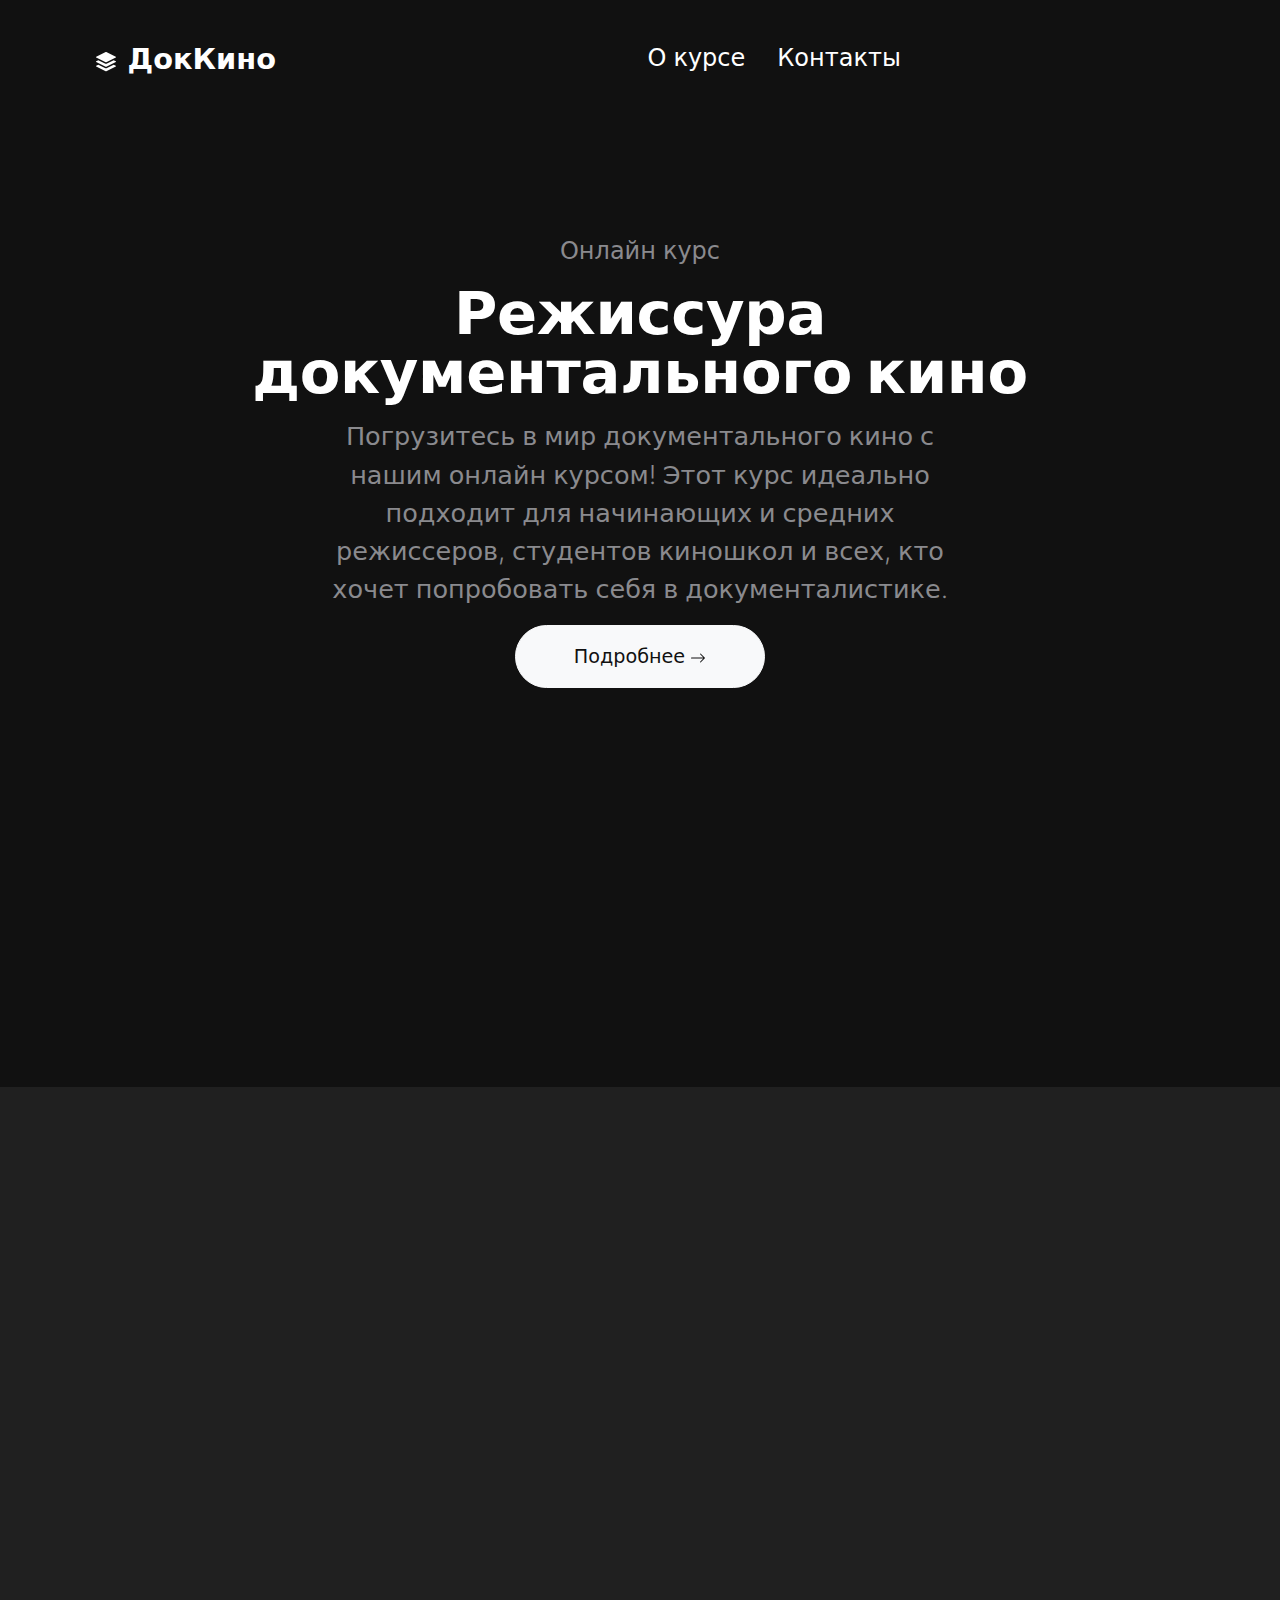
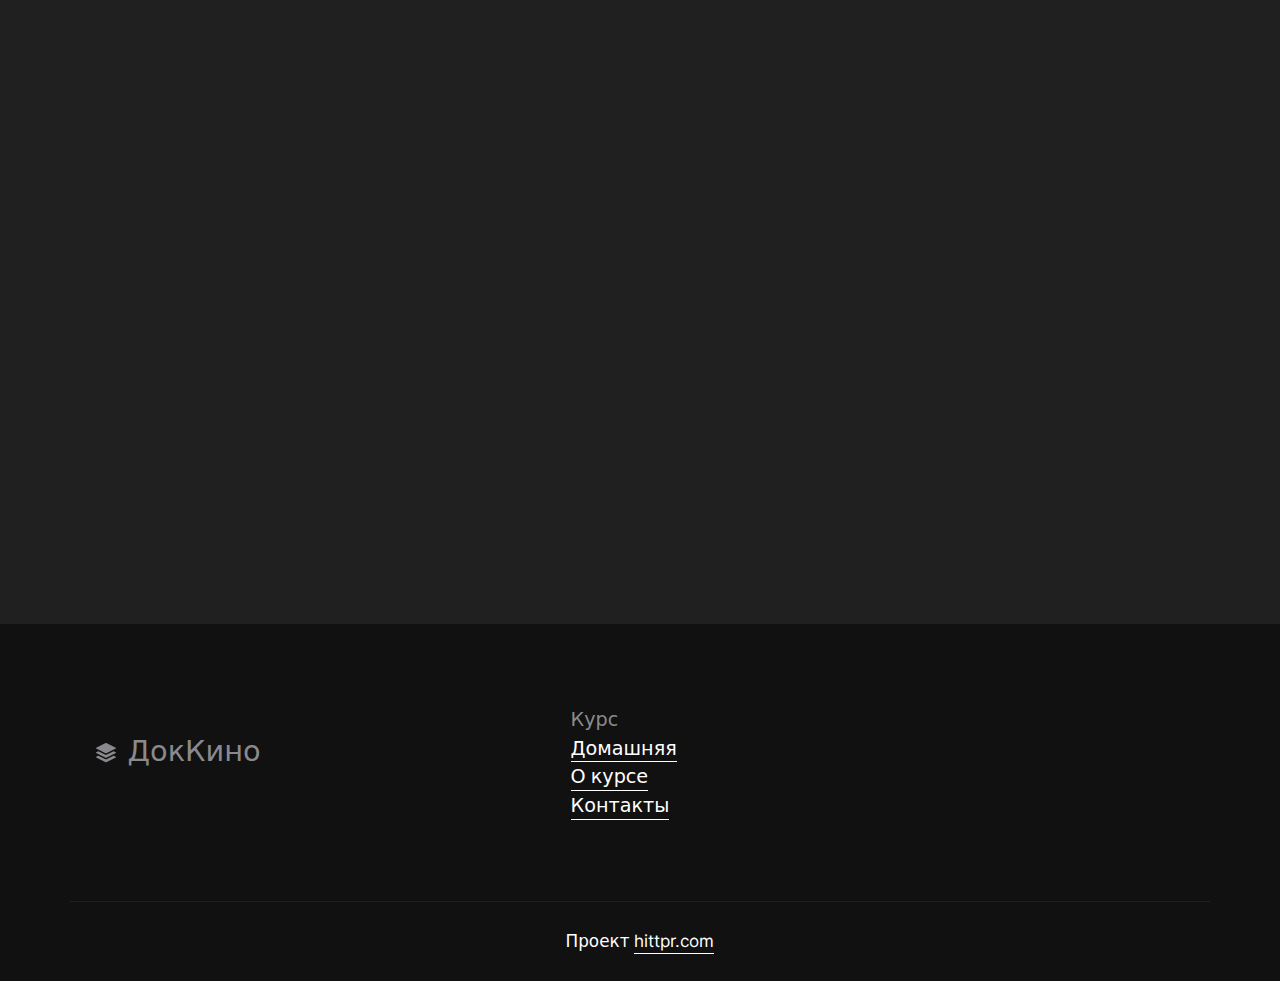
==== index.html @ 5968326b "feat: v0.0.1" ====
<!DOCTYPE html>
<html class="h-100" lang="en">
  <head>
    <meta charset="utf-8" />
    <meta
      name="viewport"
      content="width=device-width,initial-scale=1,shrink-to-fit=no"
    />
    <meta name="description" content="Online Course: Directing a Documentary" />
    <link
      rel="apple-touch-icon"
      sizes="180x180"
      href="img/apple-touch-icon.png"
    />
    <link
      rel="icon"
      type="image/png"
      sizes="32x32"
      href="img/favicon-32x32.png"
    />
    <link
      rel="icon"
      type="image/png"
      sizes="16x16"
      href="img/favicon-16x16.png"
    />
    <link rel="icon" type="image/png" sizes="96x96" href="img/favicon.png" />
    <meta name="author" content="HITTPR" />
    <meta name="generator" content="Eleventy v2.0.1" />
    <meta name="HandheldFriendly" content="true" />
    <title>Online Course: Directing a Documentary</title>
    <link rel="stylesheet" href="css/theme.min.css" />
    <link rel="stylesheet" href="css/custom.css" />

    <style>
      /* inter-300 - latin */
      @font-face {
        font-family: 'Inter';
        font-style: normal;
        font-weight: 300;
        font-display: swap;
        src: local(''), url('fonts/inter-v12-latin-300.woff2') format('woff2'),
          /* Chrome 26+, Opera 23+, Firefox 39+ */
            url('fonts/inter-v12-latin-300.woff') format('woff'); /* Chrome 6+, Firefox 3.6+, IE 9+, Safari 5.1+ */
      }

      /* inter-400 - latin */
      @font-face {
        font-family: 'Inter';
        font-style: normal;
        font-weight: 400;
        font-display: swap;
        src: local(''),
          url('fonts/inter-v12-latin-regular.woff2') format('woff2'),
          /* Chrome 26+, Opera 23+, Firefox 39+ */
            url('fonts/inter-v12-latin-regular.woff') format('woff'); /* Chrome 6+, Firefox 3.6+, IE 9+, Safari 5.1+ */
      }

      @font-face {
        font-family: 'Inter';
        font-style: normal;
        font-weight: 500;
        font-display: swap;
        src: local(''), url('fonts/inter-v12-latin-500.woff2') format('woff2'),
          /* Chrome 26+, Opera 23+, Firefox 39+ */
            url('fonts/inter-v12-latin-500.woff') format('woff'); /* Chrome 6+, Firefox 3.6+, IE 9+, Safari 5.1+ */
      }
      @font-face {
        font-family: 'Inter';
        font-style: normal;
        font-weight: 700;
        font-display: swap;
        src: local(''), url('fonts/inter-v12-latin-700.woff2') format('woff2'),
          /* Chrome 26+, Opera 23+, Firefox 39+ */
            url('fonts/inter-v12-latin-700.woff') format('woff'); /* Chrome 6+, Firefox 3.6+, IE 9+, Safari 5.1+ */
      }
    </style>
  </head>

  <body
    class="bg-black text-white mt-0"
    data-bs-spy="scroll"
    data-bs-target="#navScroll"
  >
    <nav
      id="navScroll"
      class="navbar navbar-dark bg-black fixed-top px-vw-5"
      tabindex="0"
    >
      <div class="container">
        <a
          class="navbar-brand pe-md-4 fs-4 col-12 col-md-auto text-center"
          href="/"
        >
          <svg
            xmlns="http://www.w3.org/2000/svg"
            width="20"
            height="20"
            fill="currentColor"
            class="bi bi-stack"
            viewBox="0 0 16 16"
          >
            <path
              d="m14.12 10.163 1.715.858c.22.11.22.424 0 .534L8.267 15.34a.598.598 0 0 1-.534 0L.165 11.555a.299.299 0 0 1 0-.534l1.716-.858 5.317 2.659c.505.252 1.1.252 1.604 0l5.317-2.66zM7.733.063a.598.598 0 0 1 .534 0l7.568 3.784a.3.3 0 0 1 0 .535L8.267 8.165a.598.598 0 0 1-.534 0L.165 4.382a.299.299 0 0 1 0-.535L7.733.063z"
            />
            <path
              d="m14.12 6.576 1.715.858c.22.11.22.424 0 .534l-7.568 3.784a.598.598 0 0 1-.534 0L.165 7.968a.299.299 0 0 1 0-.534l1.716-.858 5.317 2.659c.505.252 1.1.252 1.604 0l5.317-2.659z"
            />
          </svg>
          <span class="ms-md-1 mt-1 fw-bolder me-md-5">ДокКино</span>
        </a>

        <ul
          class="navbar-nav mx-auto mb-2 mb-lg-0 list-group list-group-horizontal"
        >
          <li class="nav-item">
            <a class="nav-link fs-5" href="/about" aria-label="About">
              О курсе
            </a>
          </li>
          <li class="nav-item">
            <a class="nav-link fs-5" href="/contact" aria-label="Contacts">
              Контакты
            </a>
          </li>
        </ul>
        <a
          href="/contact"
          aria-label="Contacts"
          class="hidden btn btn-outline-light"
        >
          <small>Контакты</small>
        </a>
      </div>
    </nav>

    <main>
      <div
        class="w-100 overflow-hidden position-relative bg-black text-white"
        data-aos="fade"
      >
        <div
          class="position-absolute w-100 h-100 bg-black opacity-75 top-0 start-0"
        ></div>
        <div
          class="container py-vh-4 position-relative mt-5 px-vw-5 text-center"
        >
          <div
            class="row d-flex align-items-center justify-content-center py-vh-5"
          >
            <div class="col-12 col-xl-10">
              <span class="h5 text-secondary fw-lighter">Онлайн курс</span>
              <h1 class="display-huge mt-3 mb-3 lh-1">
                Режиссура документального кино
              </h1>
            </div>
            <div class="col-12 col-xl-8">
              <p class="lead text-secondary">
                Погрузитесь в мир документального кино с нашим онлайн курсом!
                Этот курс идеально подходит для начинающих и средних режиссеров,
                студентов киношкол и всех, кто хочет попробовать себя в
                документалистике.
              </p>
            </div>
            <div class="col-12 text-center">
              <a href="/about" class="btn btn-xl btn-light"
                >Подробнее
                <svg
                  xmlns="http://www.w3.org/2000/svg"
                  width="16"
                  height="16"
                  fill="currentColor"
                  class="bi bi-arrow-right"
                  viewBox="0 0 16 16"
                >
                  <path
                    fill-rule="evenodd"
                    d="M1 8a.5.5 0 0 1 .5-.5h11.793l-3.147-3.146a.5.5 0 0 1 .708-.708l4 4a.5.5 0 0 1 0 .708l-4 4a.5.5 0 0 1-.708-.708L13.293 8.5H1.5A.5.5 0 0 1 1 8z"
                  />
                </svg>
              </a>
            </div>
          </div>
        </div>
      </div>

      <div
        class="w-100 position-relative bg-black text-white bg-cover d-flex align-items-center"
      >
        <div class="container-fluid px-vw-5">
          <div
            class="position-absolute w-100 h-50 bg-dark bottom-0 start-0"
          ></div>
          <div
            class="row d-flex align-items-center position-relative justify-content-center px-0 g-5"
          >
            <div class="col-12 col-lg-6">
              <img
                src="img/webp/abstract18.webp"
                width="2280"
                height="1732"
                alt="abstract image"
                class="img-fluid position-relative rounded-5 shadow"
                data-aos="fade-up"
              />
            </div>
            <div class="col-12 col-md-6 col-lg-3">
              <img
                src="img/webp/abstract6.webp"
                width="1116"
                height="1578"
                alt="abstract image"
                class="img-fluid position-relative rounded-5 shadow"
                data-aos="fade-up"
                data-aos-duration="2000"
              />
            </div>
            <div class="col-12 col-md-6 col-lg-3">
              <img
                src="img/webp/abstract9.webp"
                width="1116"
                height="848"
                alt="abstract image"
                class="img-fluid position-relative rounded-5 shadow"
                data-aos="fade-up"
                data-aos-duration="3000"
              />
            </div>
          </div>
        </div>
      </div>

      <div class="bg-dark">
        <div class="container px-vw-5 py-vh-5">
          <div class="row d-flex align-items-center">
            <div class="col-12 col-lg-7 text-lg-end" data-aos="fade-right">
              <span class="h5 text-secondary fw-lighter">О курсе</span>
              <h2 class="display-4">
                Вас ждет 10 модулей, которые охватывают все этапы создания
                документального фильма: от разработки идеи до продвижения
                готового проекта на фестивалях.
              </h2>
            </div>
            <div class="col-12 col-lg-5" data-aos="fade-left">
              <h3 class="pt-5">От идеи до продвижения!</h3>
              <p class="text-secondary">
                Наш курс поможет вам овладеть всеми этапами: от идеи до
                продвижения! Подходит для всех, кто мечтает стать
                режиссером-документалистом.

                <br />
                <a href="/about" class="link-fancy link-fancy-light me-2"
                  >Подробнее</a
                >
                <svg
                  xmlns="http://www.w3.org/2000/svg"
                  width="24"
                  height="24"
                  fill="currentColor"
                  class="bi bi-arrow-right-circle"
                  viewBox="0 0 16 16"
                >
                  <path
                    fill-rule="evenodd"
                    d="M1 8a7 7 0 1 0 14 0A7 7 0 0 0 1 8zm15 0A8 8 0 1 1 0 8a8 8 0 0 1 16 0zM4.5 7.5a.5.5 0 0 0 0 1h5.793l-2.147 2.146a.5.5 0 0 0 .708.708l3-3a.5.5 0 0 0 0-.708l-3-3a.5.5 0 1 0-.708.708L10.293 7.5H4.5z"
                  />
                </svg>
              </p>
              <h3 class="border-top border-secondary pt-5 mt-5">
                Ваш первый фильм
              </h3>
              <p class="text-secondary">
                Присоединяйтесь и создайте свой первый короткометражный
                документальный фильм под руководством опытных профессионалов!<br />
                <a href="/contact" class="link-fancy link-fancy-light me-2"
                  >Контакты</a
                >
                <svg
                  xmlns="http://www.w3.org/2000/svg"
                  width="24"
                  height="24"
                  fill="currentColor"
                  class="bi bi-arrow-right-circle"
                  viewBox="0 0 16 16"
                >
                  <path
                    fill-rule="evenodd"
                    d="M1 8a7 7 0 1 0 14 0A7 7 0 0 0 1 8zm15 0A8 8 0 1 1 0 8a8 8 0 0 1 16 0zM4.5 7.5a.5.5 0 0 0 0 1h5.793l-2.147 2.146a.5.5 0 0 0 .708.708l3-3a.5.5 0 0 0 0-.708l-3-3a.5.5 0 1 0-.708.708L10.293 7.5H4.5z"
                  />
                </svg>
              </p>
            </div>
          </div>
        </div>
      </div>
    </main>

    <footer class="bg-black border-top border-dark">
      <div class="container py-vh-4 text-secondary fw-lighter">
        <div class="row">
          <div class="col-12 col-lg-5 py-4 text-center text-lg-start">
            <a
              class="navbar-brand pe-md-4 fs-4 col-12 col-md-auto text-center"
              href="/"
            >
              <svg
                xmlns="http://www.w3.org/2000/svg"
                width="20"
                height="20"
                fill="currentColor"
                class="bi bi-stack"
                viewBox="0 0 16 16"
              >
                <path
                  d="m14.12 10.163 1.715.858c.22.11.22.424 0 .534L8.267 15.34a.598.598 0 0 1-.534 0L.165 11.555a.299.299 0 0 1 0-.534l1.716-.858 5.317 2.659c.505.252 1.1.252 1.604 0l5.317-2.66zM7.733.063a.598.598 0 0 1 .534 0l7.568 3.784a.3.3 0 0 1 0 .535L8.267 8.165a.598.598 0 0 1-.534 0L.165 4.382a.299.299 0 0 1 0-.535L7.733.063z"
                />
                <path
                  d="m14.12 6.576 1.715.858c.22.11.22.424 0 .534l-7.568 3.784a.598.598 0 0 1-.534 0L.165 7.968a.299.299 0 0 1 0-.534l1.716-.858 5.317 2.659c.505.252 1.1.252 1.604 0l5.317-2.659z"
                />
              </svg>
              <span class="ms-md-1 mt-1 fw-bolder me-md-5">ДокКино</span>
            </a>
          </div>
          <div class="col">
            <span class="h6">Курс</span>
            <ul class="nav flex-column">
              <li class="nav-item">
                <a href="/" class="link-fancy link-fancy-light">Домашняя</a>
              </li>
              <li class="nav-item">
                <a href="/about" class="link-fancy link-fancy-light">О курсе</a>
              </li>
              <li class="nav-item">
                <a href="/contact" class="link-fancy link-fancy-light"
                  >Контакты</a
                >
              </li>
            </ul>
          </div>
        </div>
      </div>
      <div class="container text-center small py-vh-2 border-top border-dark">
        Проект
        <a
          href="https://hittpr.com"
          class="link-fancy link-fancy-light"
          target="_blank"
          rel="noopener noreferrer"
          >hittpr.com</a
        >
      </div>
    </footer>

    <script src="js/bootstrap.bundle.min.js"></script>
    <script src="js/aos.js"></script>
    <script>
      AOS.init({
        duration: 800, // values from 0 to 3000, with step 50ms
      });
    </script>
    <script>
      let scrollpos = window.scrollY;
      const header = document.querySelector('.navbar');
      const header_height = header.offsetHeight;

      const add_class_on_scroll = () =>
        header.classList.add('scrolled', 'shadow-sm');
      const remove_class_on_scroll = () =>
        header.classList.remove('scrolled', 'shadow-sm');

      window.addEventListener('scroll', function () {
        scrollpos = window.scrollY;

        if (scrollpos >= header_height) {
          add_class_on_scroll();
        } else {
          remove_class_on_scroll();
        }

        console.log(scrollpos);
      });
    </script>
  </body>
</html>
---- css/theme.min.css ----
@charset "UTF-8";/*!
 * Bootstrap  v5.3.0-alpha3 (https://getbootstrap.com/)
 * Copyright 2011-2023 The Bootstrap Authors
 * Licensed under MIT (https://github.com/twbs/bootstrap/blob/main/LICENSE)
 */:root{--bs-blue:#1717e5;--bs-indigo:#6610f2;--bs-purple:#6f42c1;--bs-pink:#d63384;--bs-red:#dc3545;--bs-orange:#fd7e14;--bs-yellow:#ffc107;--bs-green:#198754;--bs-teal:#20c997;--bs-cyan:#0dcaf0;--bs-white:#fff;--bs-gray:#8a8a8e;--bs-gray-dark:#343a40;--bs-gray-100:#f8f9fa;--bs-gray-200:#e9ecef;--bs-gray-300:#dee2e6;--bs-gray-400:#ced4da;--bs-gray-500:#adb5bd;--bs-gray-600:#8a8a8e;--bs-gray-700:#495057;--bs-gray-800:#343a40;--bs-gray-900:#202020;--bs-primary:#1717e5;--bs-secondary:#8a8a8e;--bs-success:#198754;--bs-info:#0dcaf0;--bs-warning:#ffc107;--bs-danger:#dc3545;--bs-light:#f8f9fa;--bs-dark:#202020;--bs-primary-rgb:23,23,229;--bs-secondary-rgb:138,138,142;--bs-success-rgb:25,135,84;--bs-info-rgb:13,202,240;--bs-warning-rgb:255,193,7;--bs-danger-rgb:220,53,69;--bs-light-rgb:248,249,250;--bs-dark-rgb:32,32,32;--bs-primary-text-emphasis:#09095c;--bs-secondary-text-emphasis:#373739;--bs-success-text-emphasis:#0a3622;--bs-info-text-emphasis:#055160;--bs-warning-text-emphasis:#664d03;--bs-danger-text-emphasis:#58151c;--bs-light-text-emphasis:#495057;--bs-dark-text-emphasis:#495057;--bs-primary-bg-subtle:#d1d1fa;--bs-secondary-bg-subtle:#e8e8e8;--bs-success-bg-subtle:#d1e7dd;--bs-info-bg-subtle:#cff4fc;--bs-warning-bg-subtle:#fff3cd;--bs-danger-bg-subtle:#f8d7da;--bs-light-bg-subtle:#fcfcfd;--bs-dark-bg-subtle:#ced4da;--bs-primary-border-subtle:#a2a2f5;--bs-secondary-border-subtle:#d0d0d2;--bs-success-border-subtle:#a3cfbb;--bs-info-border-subtle:#9eeaf9;--bs-warning-border-subtle:#ffe69c;--bs-danger-border-subtle:#f1aeb5;--bs-light-border-subtle:#e9ecef;--bs-dark-border-subtle:#adb5bd;--bs-white-rgb:255,255,255;--bs-black-rgb:17,17,17;--bs-font-sans-serif:"Inter",system-ui,-apple-system,"Segoe UI",Roboto,"Helvetica Neue",Arial,"Noto Sans",sans-serif,"Apple Color Emoji","Segoe UI Emoji","Segoe UI Symbol","Noto Color Emoji";--bs-font-monospace:SFMono-Regular,Menlo,Monaco,Consolas,"Liberation Mono","Courier New",monospace;--bs-gradient:linear-gradient(180deg, rgba(255, 255, 255, 0.15), rgba(255, 255, 255, 0));--bs-body-font-family:var(--bs-font-sans-serif);--bs-body-font-size:1.2rem;--bs-body-font-weight:400;--bs-body-line-height:1.5;--bs-body-color:#202020;--bs-body-color-rgb:32,32,32;--bs-body-bg:#fff;--bs-body-bg-rgb:255,255,255;--bs-emphasis-color:#111;--bs-emphasis-color-rgb:17,17,17;--bs-secondary-color:rgba(32, 32, 32, 0.75);--bs-secondary-color-rgb:32,32,32;--bs-secondary-bg:#e9ecef;--bs-secondary-bg-rgb:233,236,239;--bs-tertiary-color:rgba(32, 32, 32, 0.5);--bs-tertiary-color-rgb:32,32,32;--bs-tertiary-bg:#f8f9fa;--bs-tertiary-bg-rgb:248,249,250;--bs-link-color:#1717e5;--bs-link-color-rgb:23,23,229;--bs-link-decoration:underline;--bs-link-hover-color:#1212b7;--bs-link-hover-color-rgb:18,18,183;--bs-code-color:#d63384;--bs-highlight-bg:#fff3cd;--bs-border-width:1px;--bs-border-style:solid;--bs-border-color:#dee2e6;--bs-border-color-translucent:rgba(17, 17, 17, 0.175);--bs-border-radius:0.375rem;--bs-border-radius-sm:0.25rem;--bs-border-radius-lg:0.5rem;--bs-border-radius-xl:1rem;--bs-border-radius-xxl:2rem;--bs-border-radius-2xl:var(--bs-border-radius-xxl);--bs-border-radius-pill:50rem;--bs-box-shadow:0 1rem 3rem rgba(17, 17, 17, 0.5);--bs-box-shadow-sm:0 1rem 1.5rem rgba(17, 17, 17, 0.25);--bs-box-shadow-lg:0 4rem 6rem rgba(17, 17, 17, 0.25);--bs-box-shadow-inset:inset 0 1px 2px rgba(17, 17, 17, 0.075);--bs-focus-ring-width:0.25rem;--bs-focus-ring-opacity:0.25;--bs-focus-ring-color:rgba(23, 23, 229, 0.25);--bs-form-valid-color:#198754;--bs-form-valid-border-color:#198754;--bs-form-invalid-color:#dc3545;--bs-form-invalid-border-color:#dc3545}*,::after,::before{box-sizing:border-box}@media (prefers-reduced-motion:no-preference){:root{scroll-behavior:smooth}}body{margin:0;font-family:var(--bs-body-font-family);font-size:var(--bs-body-font-size);font-weight:var(--bs-body-font-weight);line-height:var(--bs-body-line-height);color:var(--bs-body-color);text-align:var(--bs-body-text-align);background-color:var(--bs-body-bg);-webkit-text-size-adjust:100%;-webkit-tap-highlight-color:rgba(17,17,17,0)}.h1,.h2,.h3,.h4,.h5,.h6,h1,h2,h3,h4,h5,h6{margin-top:0;margin-bottom:.5rem;font-weight:500;line-height:1.2;color:var(--bs-heading-color,inherit)}.h1,h1{font-size:calc(1.425rem + 2.1vw)}@media (min-width:1200px){.h1,h1{font-size:3rem}}.h2,h2{font-size:calc(1.365rem + 1.38vw)}@media (min-width:1200px){.h2,h2{font-size:2.4rem}}.h3,h3{font-size:calc(1.335rem + 1.02vw)}@media (min-width:1200px){.h3,h3{font-size:2.1rem}}.h4,h4{font-size:calc(1.305rem + .66vw)}@media (min-width:1200px){.h4,h4{font-size:1.8rem}}.h5,h5{font-size:calc(1.275rem + .3vw)}@media (min-width:1200px){.h5,h5{font-size:1.5rem}}.h6,h6{font-size:1.2rem}p{margin-top:0;margin-bottom:1rem}address{margin-bottom:1rem;font-style:normal;line-height:inherit}ul{padding-left:2rem}ul{margin-top:0;margin-bottom:1rem}ul ul{margin-bottom:0}strong{font-weight:bolder}.small,small{font-size:.875em}a{color:rgba(var(--bs-link-color-rgb),var(--bs-link-opacity,1));text-decoration:underline}a:hover{--bs-link-color-rgb:var(--bs-link-hover-color-rgb)}a:not([href]):not([class]),a:not([href]):not([class]):hover{color:inherit;text-decoration:none}img,svg{vertical-align:middle}label{display:inline-block}button{border-radius:0}button:focus:not(:focus-visible){outline:0}button,input{margin:0;font-family:inherit;font-size:inherit;line-height:inherit}button{text-transform:none}[type=button],[type=submit],button{-webkit-appearance:button}[type=button]:not(:disabled),[type=submit]:not(:disabled),button:not(:disabled){cursor:pointer}::-moz-focus-inner{padding:0;border-style:none}::-webkit-datetime-edit-day-field,::-webkit-datetime-edit-fields-wrapper,::-webkit-datetime-edit-hour-field,::-webkit-datetime-edit-minute,::-webkit-datetime-edit-month-field,::-webkit-datetime-edit-text,::-webkit-datetime-edit-year-field{padding:0}::-webkit-inner-spin-button{height:auto}::-webkit-search-decoration{-webkit-appearance:none}::-webkit-color-swatch-wrapper{padding:0}::file-selector-button{font:inherit;-webkit-appearance:button}.lead{font-size:calc(1.2846rem + .4152vw);font-weight:300}@media (min-width:1200px){.lead{font-size:1.596rem}}.display-1{font-size:calc(1.625rem + 4.5vw);font-weight:300;line-height:1.2}@media (min-width:1200px){.display-1{font-size:5rem}}.display-4{font-size:calc(1.475rem + 2.7vw);font-weight:300;line-height:1.2}@media (min-width:1200px){.display-4{font-size:3.5rem}}.img-fluid{max-width:100%;height:auto}.container,.container-fluid{--bs-gutter-x:4vw;--bs-gutter-y:0;width:100%;padding-right:calc(var(--bs-gutter-x) * .5);padding-left:calc(var(--bs-gutter-x) * .5);margin-right:auto;margin-left:auto}@media (min-width:576px){.container{max-width:540px}}@media (min-width:768px){.container{max-width:720px}}@media (min-width:992px){.container{max-width:960px}}@media (min-width:1200px){.container{max-width:1140px}}@media (min-width:1680px){.container{max-width:1600px}}:root{--bs-breakpoint-xs:0;--bs-breakpoint-sm:576px;--bs-breakpoint-md:768px;--bs-breakpoint-lg:992px;--bs-breakpoint-xl:1200px;--bs-breakpoint-xxl:1680px}.row{--bs-gutter-x:4vw;--bs-gutter-y:0;display:flex;flex-wrap:wrap;margin-top:calc(-1 * var(--bs-gutter-y));margin-right:calc(-.5 * var(--bs-gutter-x));margin-left:calc(-.5 * var(--bs-gutter-x))}.row>*{flex-shrink:0;width:100%;max-width:100%;padding-right:calc(var(--bs-gutter-x) * .5);padding-left:calc(var(--bs-gutter-x) * .5);margin-top:var(--bs-gutter-y)}.col{flex:1 0 0%}.col-5{flex:0 0 auto;width:41.66666667%}.col-6{flex:0 0 auto;width:50%}.col-12{flex:0 0 auto;width:100%}.offset-1{margin-left:8.33333333%}.g-5,.gx-5{--bs-gutter-x:3rem}.g-5{--bs-gutter-y:3rem}@media (min-width:768px){.col-md-auto{flex:0 0 auto;width:auto}.col-md-5{flex:0 0 auto;width:41.66666667%}.col-md-6{flex:0 0 auto;width:50%}.col-md-7{flex:0 0 auto;width:58.33333333%}}@media (min-width:992px){.col-lg-3{flex:0 0 auto;width:25%}.col-lg-4{flex:0 0 auto;width:33.33333333%}.col-lg-5{flex:0 0 auto;width:41.66666667%}.col-lg-6{flex:0 0 auto;width:50%}.col-lg-7{flex:0 0 auto;width:58.33333333%}.col-lg-10{flex:0 0 auto;width:83.33333333%}.offset-lg-1{margin-left:8.33333333%}}@media (min-width:1200px){.col-xl-5{flex:0 0 auto;width:41.66666667%}.col-xl-7{flex:0 0 auto;width:58.33333333%}.col-xl-8{flex:0 0 auto;width:66.66666667%}.col-xl-9{flex:0 0 auto;width:75%}.col-xl-10{flex:0 0 auto;width:83.33333333%}}.form-label{margin-bottom:.5rem}.form-text{margin-top:.25rem;font-size:.875em;color:var(--bs-secondary-color)}.form-control{display:block;width:100%;padding:.375rem .75rem;font-size:1.2rem;font-weight:400;line-height:1.5;color:var(--bs-body-color);background-color:var(--bs-body-bg);background-clip:padding-box;border:var(--bs-border-width) solid var(--bs-border-color);appearance:none;border-radius:var(--bs-border-radius);transition:border-color .15s ease-in-out,box-shadow .15s ease-in-out}@media (prefers-reduced-motion:reduce){.form-control{transition:none}}.form-control:focus{color:var(--bs-body-color);background-color:var(--bs-body-bg);border-color:#8b8bf2;outline:0;box-shadow:0 0 0 .25rem rgba(23,23,229,.25)}.form-control::-webkit-date-and-time-value{min-width:85px;height:1.5em;margin:0}.form-control::-webkit-datetime-edit{display:block;padding:0}.form-control::placeholder{color:var(--bs-secondary-color);opacity:1}.form-control:disabled{background-color:var(--bs-secondary-bg);opacity:1}.form-control::file-selector-button{padding:.375rem .75rem;margin:-.375rem -.75rem;margin-inline-end:.75rem;color:var(--bs-body-color);background-color:var(--bs-tertiary-bg);pointer-events:none;border-color:inherit;border-style:solid;border-width:0;border-inline-end-width:var(--bs-border-width);border-radius:0;transition:color .15s ease-in-out,background-color .15s ease-in-out,border-color .15s ease-in-out,box-shadow .15s ease-in-out}@media (prefers-reduced-motion:reduce){.form-control::file-selector-button{transition:none}}.form-control:hover:not(:disabled):not([readonly])::file-selector-button{background-color:var(--bs-secondary-bg)}.form-control-lg{min-height:calc(1.5em + 1rem + calc(var(--bs-border-width) * 2));padding:.5rem 1rem;font-size:calc(1.275rem + .3vw);border-radius:var(--bs-border-radius-lg)}@media (min-width:1200px){.form-control-lg{font-size:1.5rem}}.form-control-lg::file-selector-button{padding:.5rem 1rem;margin:-.5rem -1rem;margin-inline-end:1rem}.form-check{display:block;min-height:1.8rem;padding-left:1.5em;margin-bottom:.125rem}.form-check .form-check-input{float:left;margin-left:-1.5em}.form-check-input{--bs-form-check-bg:var(--bs-body-bg);width:1em;height:1em;margin-top:.25em;vertical-align:top;background-color:var(--bs-form-check-bg);background-image:var(--bs-form-check-bg-image);background-repeat:no-repeat;background-position:center;background-size:contain;border:var(--bs-border-width) solid var(--bs-border-color);appearance:none;print-color-adjust:exact}.form-check-input[type=checkbox]{border-radius:.25em}.form-check-input:active{filter:brightness(90%)}.form-check-input:focus{border-color:#8b8bf2;outline:0;box-shadow:0 0 0 .25rem rgba(23,23,229,.25)}.form-check-input:checked{background-color:#1717e5;border-color:#1717e5}.form-check-input:checked[type=checkbox]{--bs-form-check-bg-image:url("data:image/svg+xml,%3csvg xmlns='http://www.w3.org/2000/svg' viewBox='0 0 20 20'%3e%3cpath fill='none' stroke='%23fff' stroke-linecap='round' stroke-linejoin='round' stroke-width='3' d='m6 10 3 3 6-6'/%3e%3c/svg%3e")}.form-check-input[type=checkbox]:indeterminate{background-color:#1717e5;border-color:#1717e5;--bs-form-check-bg-image:url("data:image/svg+xml,%3csvg xmlns='http://www.w3.org/2000/svg' viewBox='0 0 20 20'%3e%3cpath fill='none' stroke='%23fff' stroke-linecap='round' stroke-linejoin='round' stroke-width='3' d='M6 10h8'/%3e%3c/svg%3e")}.form-check-input:disabled{pointer-events:none;filter:none;opacity:.5}.form-check-input:disabled~.form-check-label{cursor:default;opacity:.5}.btn{--bs-btn-padding-x:0.75rem;--bs-btn-padding-y:0.375rem;--bs-btn-font-size:1.2rem;--bs-btn-font-weight:400;--bs-btn-line-height:1.5;--bs-btn-color:var(--bs-body-color);--bs-btn-bg:transparent;--bs-btn-border-width:var(--bs-border-width);--bs-btn-border-color:transparent;--bs-btn-border-radius:99rem;--bs-btn-hover-border-color:transparent;--bs-btn-box-shadow:inset 0 1px 0 rgba(255, 255, 255, 0.15),0 1px 1px rgba(17, 17, 17, 0.075);--bs-btn-disabled-opacity:0.65;--bs-btn-focus-box-shadow:0 0 0 0.25rem rgba(var(--bs-btn-focus-shadow-rgb), .5);display:inline-block;padding:var(--bs-btn-padding-y) var(--bs-btn-padding-x);font-family:var(--bs-btn-font-family);font-size:var(--bs-btn-font-size);font-weight:var(--bs-btn-font-weight);line-height:var(--bs-btn-line-height);color:var(--bs-btn-color);text-align:center;text-decoration:none;vertical-align:middle;cursor:pointer;user-select:none;border:var(--bs-btn-border-width) solid var(--bs-btn-border-color);border-radius:var(--bs-btn-border-radius);background-color:var(--bs-btn-bg);transition:color .15s ease-in-out,background-color .15s ease-in-out,border-color .15s ease-in-out,box-shadow .15s ease-in-out}@media (prefers-reduced-motion:reduce){.btn{transition:none}}.btn:hover{color:var(--bs-btn-hover-color);background-color:var(--bs-btn-hover-bg);border-color:var(--bs-btn-hover-border-color)}.btn:focus-visible{color:var(--bs-btn-hover-color);background-color:var(--bs-btn-hover-bg);border-color:var(--bs-btn-hover-border-color);outline:0;box-shadow:var(--bs-btn-focus-box-shadow)}.btn.active,.btn.show,.btn:first-child:active,:not(.btn-check)+.btn:active{color:var(--bs-btn-active-color);background-color:var(--bs-btn-active-bg);border-color:var(--bs-btn-active-border-color)}.btn.active:focus-visible,.btn.show:focus-visible,.btn:first-child:active:focus-visible,:not(.btn-check)+.btn:active:focus-visible{box-shadow:var(--bs-btn-focus-box-shadow)}.btn:disabled{color:var(--bs-btn-disabled-color);pointer-events:none;background-color:var(--bs-btn-disabled-bg);border-color:var(--bs-btn-disabled-border-color);opacity:var(--bs-btn-disabled-opacity)}.btn-light{--bs-btn-color:#111;--bs-btn-bg:#f8f9fa;--bs-btn-border-color:#f8f9fa;--bs-btn-hover-color:#111;--bs-btn-hover-bg:#d3d4d5;--bs-btn-hover-border-color:#c6c7c8;--bs-btn-focus-shadow-rgb:213,214,215;--bs-btn-active-color:#111;--bs-btn-active-bg:#c6c7c8;--bs-btn-active-border-color:#babbbc;--bs-btn-active-shadow:inset 0 3px 5px rgba(17, 17, 17, 0.125);--bs-btn-disabled-color:#111;--bs-btn-disabled-bg:#f8f9fa;--bs-btn-disabled-border-color:#f8f9fa}.btn-outline-light{--bs-btn-color:#f8f9fa;--bs-btn-border-color:#f8f9fa;--bs-btn-hover-color:#111;--bs-btn-hover-bg:#f8f9fa;--bs-btn-hover-border-color:#f8f9fa;--bs-btn-focus-shadow-rgb:248,249,250;--bs-btn-active-color:#111;--bs-btn-active-bg:#f8f9fa;--bs-btn-active-border-color:#f8f9fa;--bs-btn-active-shadow:inset 0 3px 5px rgba(17, 17, 17, 0.125);--bs-btn-disabled-color:#f8f9fa;--bs-btn-disabled-bg:transparent;--bs-btn-disabled-border-color:#f8f9fa;--bs-gradient:none}.fade{transition:opacity .15s linear}@media (prefers-reduced-motion:reduce){.fade{transition:none}}.fade:not(.show){opacity:0}.collapse:not(.show){display:none}.collapsing{height:0;overflow:hidden;transition:height .35s ease}@media (prefers-reduced-motion:reduce){.collapsing{transition:none}}.nav{--bs-nav-link-padding-x:1rem;--bs-nav-link-padding-y:0.5rem;--bs-nav-link-color:var(--bs-link-color);--bs-nav-link-hover-color:var(--bs-link-hover-color);--bs-nav-link-disabled-color:var(--bs-secondary-color);display:flex;flex-wrap:wrap;padding-left:0;margin-bottom:0;list-style:none}.nav-link{display:block;padding:var(--bs-nav-link-padding-y) var(--bs-nav-link-padding-x);font-size:var(--bs-nav-link-font-size);font-weight:var(--bs-nav-link-font-weight);color:var(--bs-nav-link-color);text-decoration:none;background:0 0;border:0;transition:color .15s ease-in-out,background-color .15s ease-in-out,border-color .15s ease-in-out}@media (prefers-reduced-motion:reduce){.nav-link{transition:none}}.nav-link:focus,.nav-link:hover{color:var(--bs-nav-link-hover-color)}.nav-link:focus-visible{outline:0;box-shadow:0 0 0 .25rem rgba(23,23,229,.25)}.navbar{--bs-navbar-padding-x:0;--bs-navbar-padding-y:0.5rem;--bs-navbar-color:rgba(17, 17, 17, 0.7);--bs-navbar-hover-color:rgba(17, 17, 17, 0.8);--bs-navbar-disabled-color:rgba(var(--bs-emphasis-color-rgb), 0.3);--bs-navbar-active-color:rgba(17, 17, 17, 0.9);--bs-navbar-brand-padding-y:0.275rem;--bs-navbar-brand-margin-end:1rem;--bs-navbar-brand-font-size:1.5rem;--bs-navbar-brand-color:rgba(17, 17, 17, 0.9);--bs-navbar-brand-hover-color:rgba(17, 17, 17, 0.9);--bs-navbar-nav-link-padding-x:0.5rem;--bs-navbar-toggler-padding-y:0.25rem;--bs-navbar-toggler-padding-x:0.75rem;--bs-navbar-toggler-font-size:1.5rem;--bs-navbar-toggler-icon-bg:url("data:image/svg+xml,%3csvg xmlns='http://www.w3.org/2000/svg' viewBox='0 0 30 30'%3e%3cpath stroke='rgba%2832, 32, 32, 0.75%29' stroke-linecap='round' stroke-miterlimit='10' stroke-width='2' d='M4 7h22M4 15h22M4 23h22'/%3e%3c/svg%3e");--bs-navbar-toggler-border-color:rgba(var(--bs-emphasis-color-rgb), 0.15);--bs-navbar-toggler-border-radius:99rem;--bs-navbar-toggler-focus-width:0.25rem;--bs-navbar-toggler-transition:box-shadow 0.15s ease-in-out;position:relative;display:flex;flex-wrap:wrap;align-items:center;justify-content:space-between;padding:var(--bs-navbar-padding-y) var(--bs-navbar-padding-x)}.navbar>.container,.navbar>.container-fluid{display:flex;flex-wrap:inherit;align-items:center;justify-content:space-between}.navbar-brand{padding-top:var(--bs-navbar-brand-padding-y);padding-bottom:var(--bs-navbar-brand-padding-y);margin-right:var(--bs-navbar-brand-margin-end);font-size:var(--bs-navbar-brand-font-size);color:var(--bs-navbar-brand-color);text-decoration:none;white-space:nowrap}.navbar-brand:focus,.navbar-brand:hover{color:var(--bs-navbar-brand-hover-color)}.navbar-nav{--bs-nav-link-padding-x:0;--bs-nav-link-padding-y:0.5rem;--bs-nav-link-color:var(--bs-navbar-color);--bs-nav-link-hover-color:var(--bs-navbar-hover-color);--bs-nav-link-disabled-color:var(--bs-navbar-disabled-color);display:flex;flex-direction:column;padding-left:0;margin-bottom:0;list-style:none}.navbar-nav .nav-link.active,.navbar-nav .nav-link.show{color:var(--bs-navbar-active-color)}.navbar-dark{--bs-navbar-color:rgba(255, 255, 255, 0.55);--bs-navbar-hover-color:rgba(255, 255, 255, 0.75);--bs-navbar-disabled-color:rgba(255, 255, 255, 0.25);--bs-navbar-active-color:#fff;--bs-navbar-brand-color:#fff;--bs-navbar-brand-hover-color:#fff;--bs-navbar-toggler-border-color:rgba(255, 255, 255, 0.1);--bs-navbar-toggler-icon-bg:url("data:image/svg+xml,%3csvg xmlns='http://www.w3.org/2000/svg' viewBox='0 0 30 30'%3e%3cpath stroke='rgba%28255, 255, 255, 0.55%29' stroke-linecap='round' stroke-miterlimit='10' stroke-width='2' d='M4 7h22M4 15h22M4 23h22'/%3e%3c/svg%3e")}.card{--bs-card-spacer-y:1rem;--bs-card-spacer-x:1rem;--bs-card-title-spacer-y:0.5rem;--bs-card-border-width:var(--bs-border-width);--bs-card-border-color:var(--bs-border-color-translucent);--bs-card-border-radius:var(--bs-border-radius);--bs-card-inner-border-radius:calc(var(--bs-border-radius) - (var(--bs-border-width)));--bs-card-cap-padding-y:0.5rem;--bs-card-cap-padding-x:1rem;--bs-card-cap-bg:rgba(var(--bs-body-color-rgb), 0.03);--bs-card-bg:var(--bs-body-bg);--bs-card-img-overlay-padding:1rem;--bs-card-group-margin:2vw;position:relative;display:flex;flex-direction:column;min-width:0;height:var(--bs-card-height);color:var(--bs-body-color);word-wrap:break-word;background-color:var(--bs-card-bg);background-clip:border-box;border:var(--bs-card-border-width) solid var(--bs-card-border-color);border-radius:var(--bs-card-border-radius)}.card>.list-group{border-top:inherit;border-bottom:inherit}.card>.list-group:first-child{border-top-width:0;border-top-left-radius:var(--bs-card-inner-border-radius);border-top-right-radius:var(--bs-card-inner-border-radius)}.card>.list-group:last-child{border-bottom-width:0;border-bottom-right-radius:var(--bs-card-inner-border-radius);border-bottom-left-radius:var(--bs-card-inner-border-radius)}@keyframes progress-bar-stripes{0%{background-position-x:1rem}}.list-group{--bs-list-group-color:var(--bs-body-color);--bs-list-group-bg:var(--bs-body-bg);--bs-list-group-border-color:var(--bs-border-color);--bs-list-group-border-width:var(--bs-border-width);--bs-list-group-border-radius:var(--bs-border-radius);--bs-list-group-item-padding-x:1rem;--bs-list-group-item-padding-y:0.5rem;--bs-list-group-action-color:var(--bs-secondary-color);--bs-list-group-action-hover-color:var(--bs-emphasis-color);--bs-list-group-action-hover-bg:var(--bs-tertiary-bg);--bs-list-group-action-active-color:var(--bs-body-color);--bs-list-group-action-active-bg:var(--bs-secondary-bg);--bs-list-group-disabled-color:var(--bs-secondary-color);--bs-list-group-disabled-bg:var(--bs-body-bg);--bs-list-group-active-color:#fff;--bs-list-group-active-bg:#1717e5;--bs-list-group-active-border-color:#1717e5;display:flex;flex-direction:column;padding-left:0;margin-bottom:0;border-radius:var(--bs-list-group-border-radius)}.list-group-horizontal{flex-direction:row}@keyframes spinner-border{to{transform:rotate(360deg)}}@keyframes spinner-grow{0%{transform:scale(0)}50%{opacity:1;transform:none}}@keyframes placeholder-glow{50%{opacity:.2}}@keyframes placeholder-wave{100%{mask-position:-200% 0}}.fixed-top{position:fixed;top:0;right:0;left:0;z-index:1030}.opacity-75{opacity:.75!important}.overflow-hidden{overflow:hidden!important}.d-flex{display:flex!important}.shadow{box-shadow:0 1rem 3rem rgba(17,17,17,.5)!important}.shadow-sm{box-shadow:0 1rem 1.5rem rgba(17,17,17,.25)!important}.position-relative{position:relative!important}.position-absolute{position:absolute!important}.top-0{top:0!important}.bottom-0{bottom:0!important}.start-0{left:0!important}.border-top{border-top:var(--bs-border-width) var(--bs-border-style) var(--bs-border-color)!important}.border-end{border-right:var(--bs-border-width) var(--bs-border-style) var(--bs-border-color)!important}.border-bottom{border-bottom:var(--bs-border-width) var(--bs-border-style) var(--bs-border-color)!important}.border-secondary{--bs-border-opacity:1;border-color:rgba(var(--bs-secondary-rgb),var(--bs-border-opacity))!important}.border-dark{--bs-border-opacity:1;border-color:rgba(var(--bs-dark-rgb),var(--bs-border-opacity))!important}.border-5{border-width:5px!important}.w-100{width:100%!important}.h-50{height:50%!important}.h-100{height:100%!important}.flex-column{flex-direction:column!important}.justify-content-start{justify-content:flex-start!important}.justify-content-center{justify-content:center!important}.align-items-start{align-items:flex-start!important}.align-items-center{align-items:center!important}.align-items-stretch{align-items:stretch!important}.mx-auto{margin-right:auto!important;margin-left:auto!important}.my-5{margin-top:3rem!important;margin-bottom:3rem!important}.mt-0{margin-top:0!important}.mt-1{margin-top:.25rem!important}.mt-3{margin-top:1rem!important}.mt-5{margin-top:3rem!important}.me-2{margin-right:.5rem!important}.me-3{margin-right:1rem!important}.mb-2{margin-bottom:.5rem!important}.mb-3{margin-bottom:1rem!important}.mb-4{margin-bottom:1.5rem!important}.mb-5{margin-bottom:3rem!important}.mb-auto{margin-bottom:auto!important}.ms-5{margin-left:3rem!important}.mb-n5{margin-bottom:-3rem!important}.p-0{padding:0!important}.p-5{padding:3rem!important}.px-0{padding-right:0!important;padding-left:0!important}.py-3{padding-top:1rem!important;padding-bottom:1rem!important}.py-4{padding-top:1.5rem!important;padding-bottom:1.5rem!important}.py-5{padding-top:3rem!important;padding-bottom:3rem!important}.pt-0{padding-top:0!important}.pt-3{padding-top:1rem!important}.pt-5{padding-top:3rem!important}.pb-0{padding-bottom:0!important}.pb-4{padding-bottom:1.5rem!important}.fs-1{font-size:calc(1.425rem + 2.1vw)!important}.fs-4{font-size:calc(1.305rem + .66vw)!important}.fs-5{font-size:calc(1.275rem + .3vw)!important}.fs-6{font-size:1.2rem!important}.fw-lighter{font-weight:lighter!important}.fw-light{font-weight:300!important}.fw-bold{font-weight:700!important}.fw-bolder{font-weight:bolder!important}.lh-1{line-height:1!important}.text-center{text-align:center!important}.text-secondary{--bs-text-opacity:1;color:rgba(var(--bs-secondary-rgb),var(--bs-text-opacity))!important}.text-white{--bs-text-opacity:1;color:rgba(var(--bs-white-rgb),var(--bs-text-opacity))!important}.text-muted{--bs-text-opacity:1;color:var(--bs-secondary-color)!important}.bg-dark{--bs-bg-opacity:1;background-color:rgba(var(--bs-dark-rgb),var(--bs-bg-opacity))!important}.bg-black{--bs-bg-opacity:1;background-color:rgba(var(--bs-black-rgb),var(--bs-bg-opacity))!important}.bg-transparent{--bs-bg-opacity:1;background-color:transparent!important}.rounded-5{border-radius:var(--bs-border-radius-xxl)!important}.rounded-circle{border-radius:50%!important}@media (min-width:768px){.me-md-5{margin-right:3rem!important}.ms-md-1{margin-left:.25rem!important}.pe-md-4{padding-right:1.5rem!important}}@media (min-width:992px){.mb-lg-0{margin-bottom:0!important}.text-lg-start{text-align:left!important}.text-lg-end{text-align:right!important}}@media (min-width:1200px){.fs-1{font-size:3rem!important}.fs-4{font-size:1.8rem!important}.fs-5{font-size:1.5rem!important}}html{scroll-behavior:smooth}.btn,.nav-link.collapsed,.navbar,.scrolled,.shadow,a,img{transition:all .5s ease-in-out 0s}.bg-cover{background-size:cover;background-position:center center}.navbar{padding-top:32px;padding-bottom:32px}.navbar.scrolled{padding-top:12px;padding-bottom:12px;background-color:#111}.link-fancy{color:#1717e5;text-decoration:none;display:inline-block;position:relative}.link-fancy-light{color:#fff}.link-fancy:hover{color:#8a8a8e}.link-fancy-light:hover{color:#8a8a8e}.link-fancy:before{content:"";display:block;height:1px;width:100%;transform-origin:left;position:absolute;left:0;bottom:0;background-image:linear-gradient(90deg,#1717e5 0,#1717e5 25%,transparent 0,transparent 50%,#1717e5 0,#1717e5 75%,transparent 0,transparent);background-repeat:no-repeat;background-position:0;background-size:400% 1px;transition:background-position .8s ease-in-out}.link-fancy-light:before{background-image:linear-gradient(90deg,#fff 0,#fff 25%,transparent 0,transparent 50%,#fff 0,#fff 75%,transparent 0,transparent)}.link-fancy:hover:before{background-position:100%}.display-huge{font-size:calc(2.5rem + 1.5vw);font-weight:600;letter-spacing:-.02rem}.navbar-dark a.nav-link{color:#fff;border-bottom:2px solid transparent;margin:0 1rem;font-size:1.33rem}.navbar-dark a.nav-link:hover{border-bottom:2px solid #fff}.gradient{background-image:linear-gradient(24deg,#1717e5,transparent 21%),linear-gradient(198deg,rgba(255,193,7,.2) 11%,transparent 0),linear-gradient(50deg,#6610f2 5%,#6f42c1 32%,#d63384 35%,#dc3545 65%,#fd7e14 83%,#ffc107 91%)}.display-4{font-weight:500}.no-bottom-radius{border-bottom-left-radius:0!important;border-bottom-right-radius:0!important}.btn-xl{--bs-btn-padding-y:calc(0.75rem + 0.5vh);--bs-btn-padding-x:calc(2rem + 2vw);--bs-btn-font-size:1.2rem;--bs-btn-border-radius:99rem}.btn-white{background-color:#fff;color:#202020}.btn-white:hover{background-color:#f8f9fa;color:#202020}.bg-cover{background-size:cover}.bg-center{background-position:center center}.bg-gray-800{background-color:#343a40}.bg-gray-900{background-color:#202020}.bg-black{background-color:#111}.py-vh-2{padding-top:3vh;padding-bottom:3vh}.py-vh-3{padding-top:6vh;padding-bottom:6vh}.py-vh-4{padding-top:9vh;padding-bottom:9vh}.py-vh-5{padding-top:12vh;padding-bottom:12vh}.px-vw-5{padding-left:5vw;padding-right:5vw}[data-aos][data-aos][data-aos-duration="300"],body[data-aos-duration="300"] [data-aos]{transition-duration:.3s}[data-aos][data-aos][data-aos-duration="400"],body[data-aos-duration="400"] [data-aos]{transition-duration:.4s}[data-aos][data-aos][data-aos-duration="500"],body[data-aos-duration="500"] [data-aos]{transition-duration:.5s}[data-aos][data-aos][data-aos-duration="700"],body[data-aos-duration="700"] [data-aos]{transition-duration:.7s}[data-aos][data-aos][data-aos-duration="800"],body[data-aos-duration="800"] [data-aos]{transition-duration:.8s}[data-aos][data-aos][data-aos-duration="2000"],body[data-aos-duration="2000"] [data-aos]{transition-duration:2s}[data-aos][data-aos][data-aos-duration="3000"],body[data-aos-duration="3000"] [data-aos]{transition-duration:3s}[data-aos]{pointer-events:none}[data-aos].aos-animate{pointer-events:auto}@media screen{html:not(.no-js) [data-aos^=fade][data-aos^=fade]{opacity:0;transition-property:opacity,-webkit-transform;transition-property:opacity,transform;transition-property:opacity,transform,-webkit-transform}html:not(.no-js) [data-aos^=fade][data-aos^=fade].aos-animate{opacity:1;-webkit-transform:none;transform:none}html:not(.no-js) [data-aos=fade-up]{-webkit-transform:translate3d(0,100px,0);transform:translate3d(0,100px,0)}html:not(.no-js) [data-aos=fade-right]{-webkit-transform:translate3d(-100px,0,0);transform:translate3d(-100px,0,0)}html:not(.no-js) [data-aos=fade-left]{-webkit-transform:translate3d(100px,0,0);transform:translate3d(100px,0,0)}html:not(.no-js) [data-aos^=zoom][data-aos^=zoom]{opacity:0;transition-property:opacity,-webkit-transform;transition-property:opacity,transform;transition-property:opacity,transform,-webkit-transform}html:not(.no-js) [data-aos^=zoom][data-aos^=zoom].aos-animate{opacity:1;-webkit-transform:translateZ(0) scale(1);transform:translateZ(0) scale(1)}html:not(.no-js) [data-aos=zoom-in-up]{-webkit-transform:translate3d(0,100px,0) scale(.6);transform:translate3d(0,100px,0) scale(.6)}html:not(.no-js) [data-aos=zoom-in-right]{-webkit-transform:translate3d(-100px,0,0) scale(.6);transform:translate3d(-100px,0,0) scale(.6)}html:not(.no-js) [data-aos=zoom-in-left]{-webkit-transform:translate3d(100px,0,0) scale(.6);transform:translate3d(100px,0,0) scale(.6)}}
---- css/custom.css ----
.hidden {
  display: none;
}
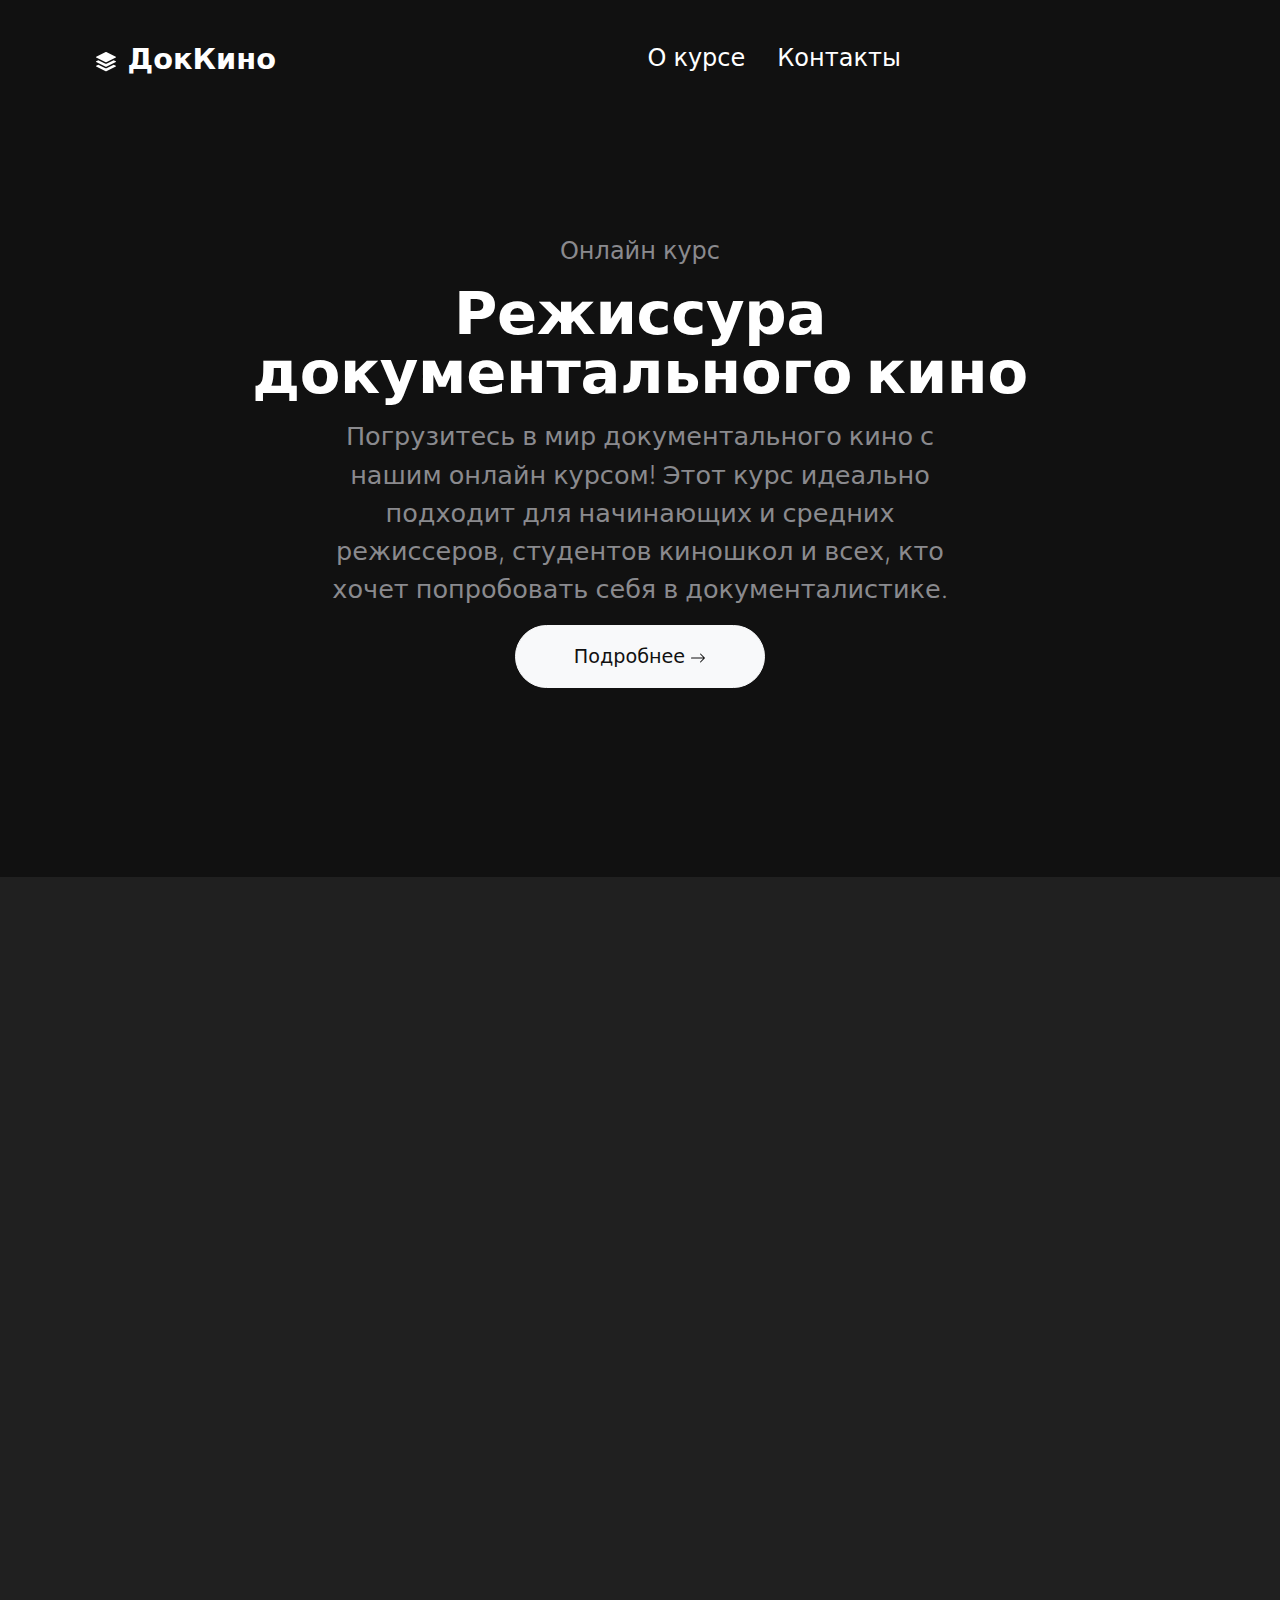
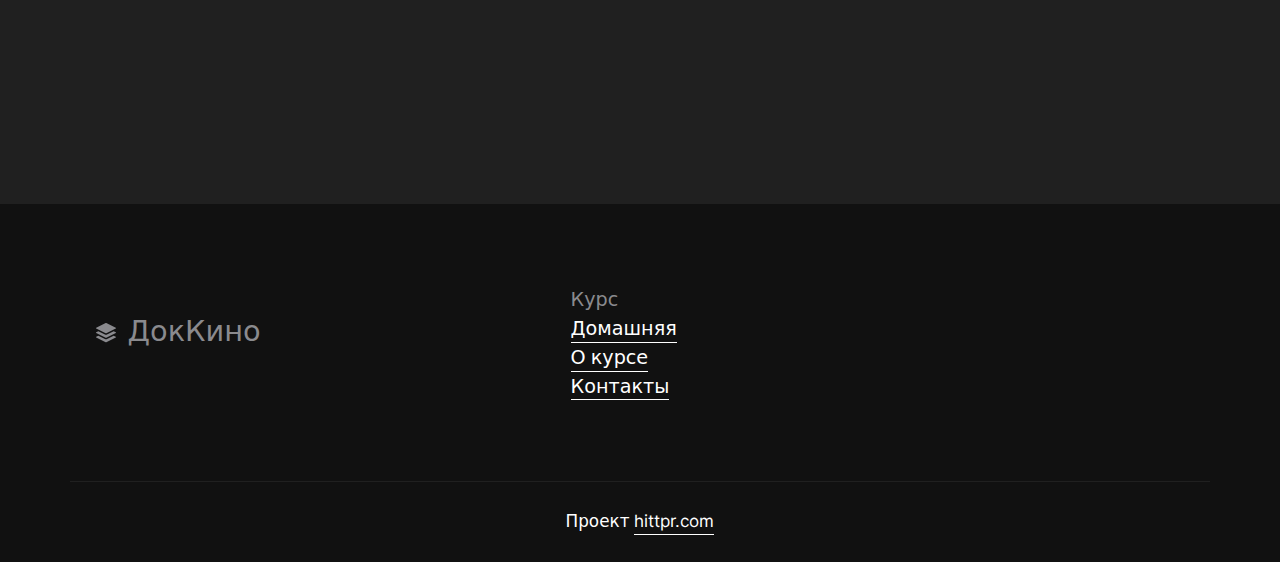
==== commit 2309b359: "feat: remove index images" ====
--- a/index.html
+++ b/index.html
@@ -179,52 +179,6 @@
                   />
                 </svg>
               </a>
-            </div>
-          </div>
-        </div>
-      </div>
-
-      <div
-        class="w-100 position-relative bg-black text-white bg-cover d-flex align-items-center"
-      >
-        <div class="container-fluid px-vw-5">
-          <div
-            class="position-absolute w-100 h-50 bg-dark bottom-0 start-0"
-          ></div>
-          <div
-            class="row d-flex align-items-center position-relative justify-content-center px-0 g-5"
-          >
-            <div class="col-12 col-lg-6">
-              <img
-                src="img/webp/abstract18.webp"
-                width="2280"
-                height="1732"
-                alt="abstract image"
-                class="img-fluid position-relative rounded-5 shadow"
-                data-aos="fade-up"
-              />
-            </div>
-            <div class="col-12 col-md-6 col-lg-3">
-              <img
-                src="img/webp/abstract6.webp"
-                width="1116"
-                height="1578"
-                alt="abstract image"
-                class="img-fluid position-relative rounded-5 shadow"
-                data-aos="fade-up"
-                data-aos-duration="2000"
-              />
-            </div>
-            <div class="col-12 col-md-6 col-lg-3">
-              <img
-                src="img/webp/abstract9.webp"
-                width="1116"
-                height="848"
-                alt="abstract image"
-                class="img-fluid position-relative rounded-5 shadow"
-                data-aos="fade-up"
-                data-aos-duration="3000"
-              />
             </div>
           </div>
         </div>
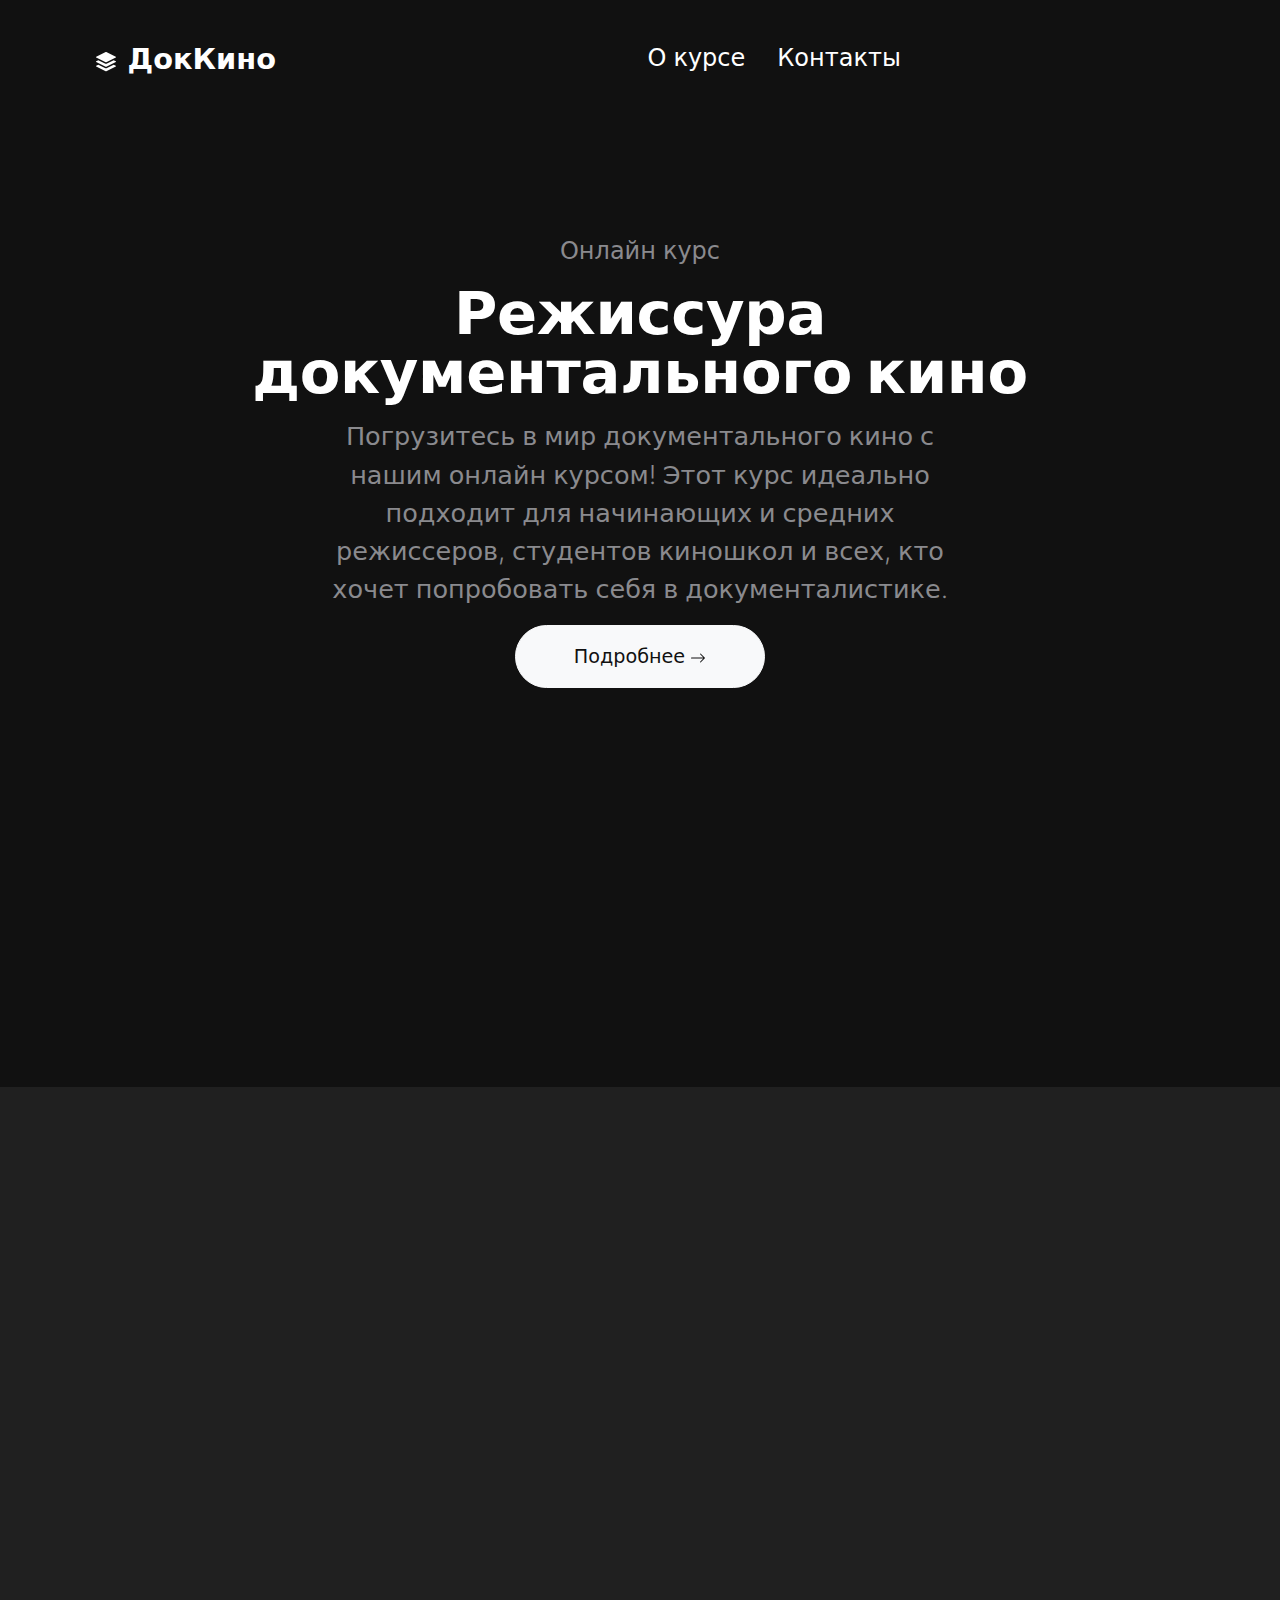
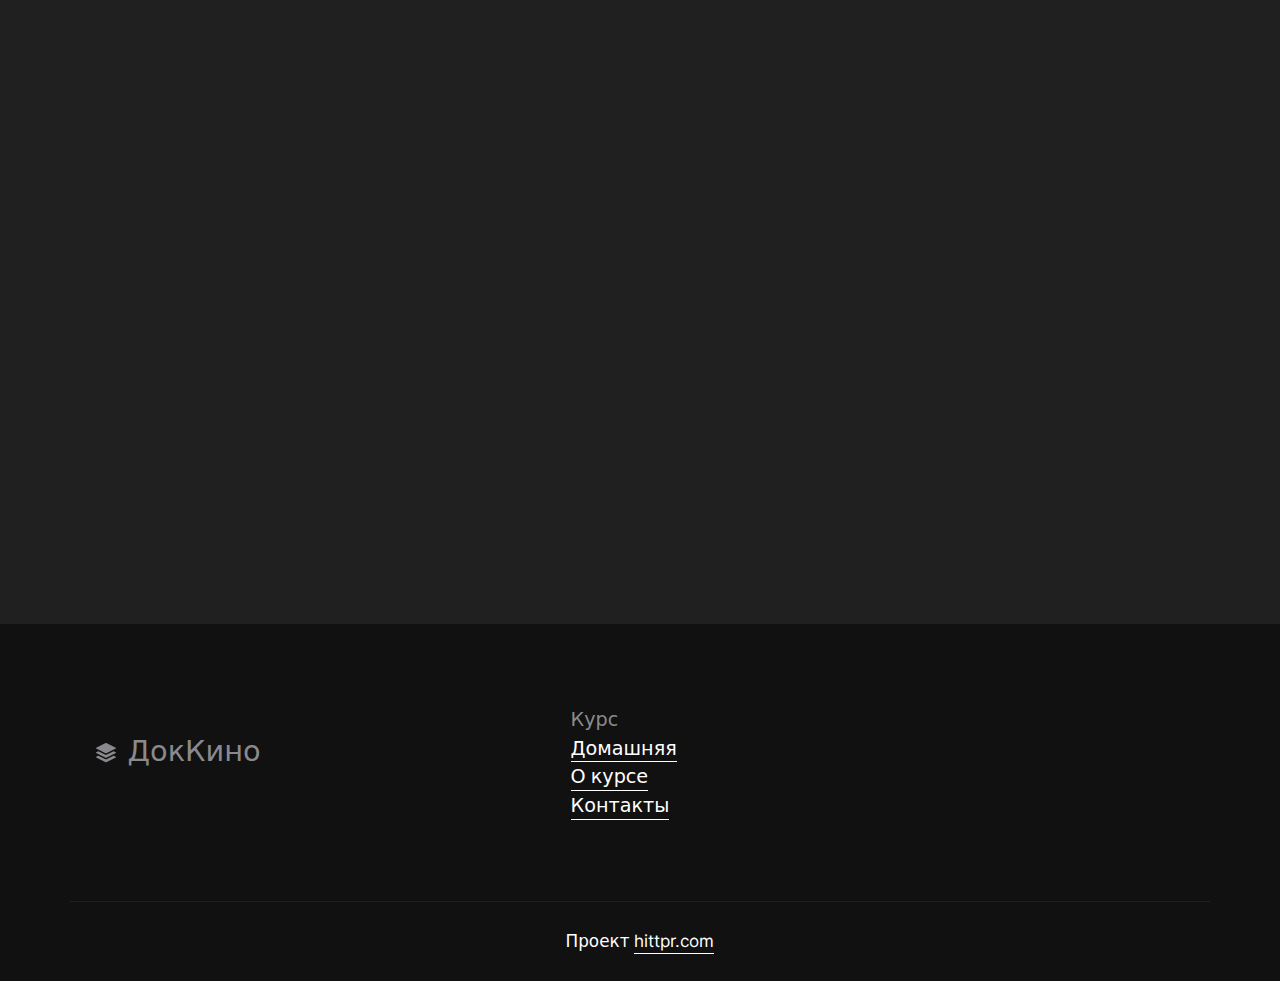
==== commit d7cf0af0: "fix: bring back images on index" ====
--- a/index.html
+++ b/index.html
@@ -184,6 +184,30 @@
         </div>
       </div>
 
+      <div
+        class="w-100 position-relative bg-black text-white bg-cover d-flex align-items-center"
+      >
+        <div class="container-fluid px-vw-5">
+          <div
+            class="position-absolute w-100 h-50 bg-dark bottom-0 start-0"
+          ></div>
+          <div
+            class="row d-flex align-items-center position-relative justify-content-center px-0 g-5"
+          >
+            <div class="col-12 col-lg-6">
+              <img
+                src="img/webp/abstract18.webp"
+                width="2280"
+                height="1732"
+                alt="abstract image"
+                class="img-fluid position-relative rounded-5 shadow"
+                data-aos="fade-up"
+              />
+            </div>
+          </div>
+        </div>
+      </div>
+
       <div class="bg-dark">
         <div class="container px-vw-5 py-vh-5">
           <div class="row d-flex align-items-center">
--- a/css/custom.css
+++ b/css/custom.css
@@ -1,3 +1,13 @@
 .hidden {
   display: none;
 }
+
+@media screen and (max-width: 768px) {
+  .display-huge {
+    font-size: calc(1.5rem + 1.5vw);
+  }
+
+  .display-4 {
+    font-size: calc(1rem + 1.5vw);
+  }
+}
